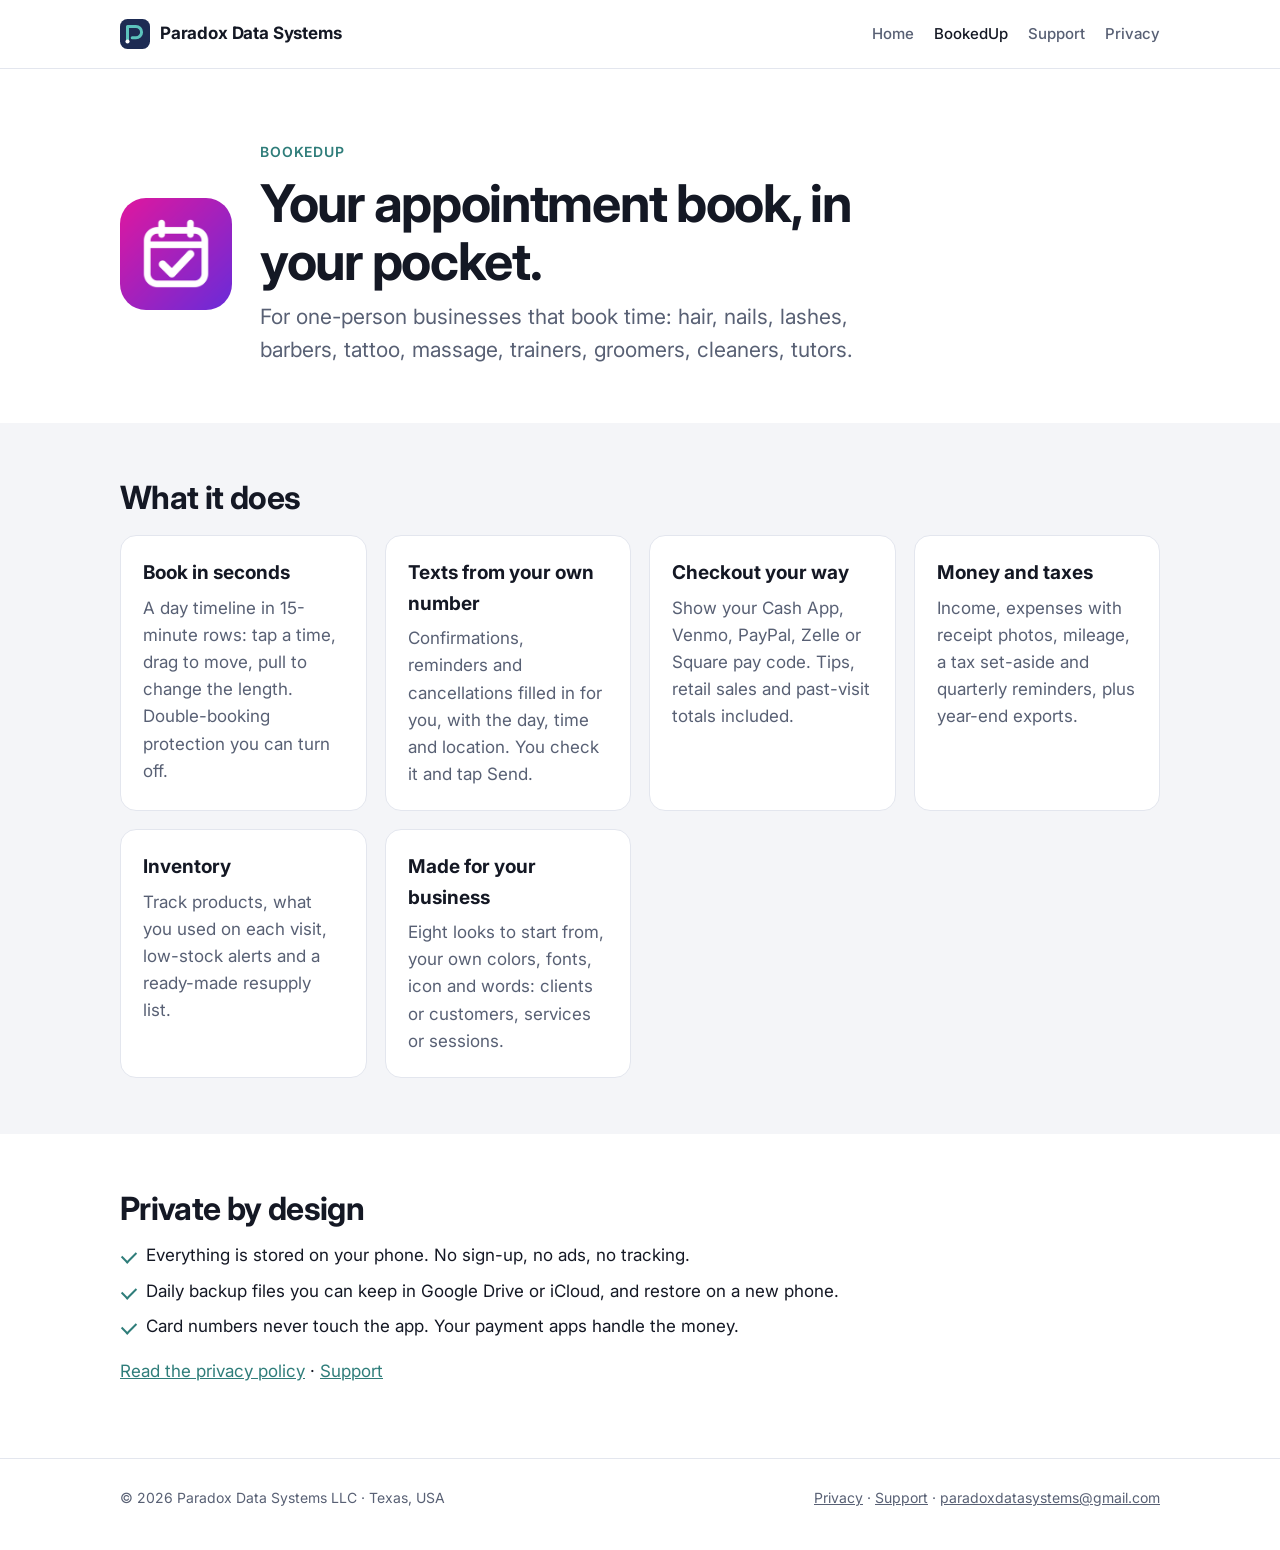
==== bookedup/index.html @ bbe6dcd3 "Paradox Data Systems website: home, BookedUp, support, privacy policy Co-Authored-By: Claude Opus 5." ====
<!doctype html>
<html lang="en">
<head>
<meta charset="utf-8">
<meta name="viewport" content="width=device-width, initial-scale=1">
<title>BookedUp by Paradox Data Systems</title>
<meta name="description" content="BookedUp: appointments, texts, checkout, money and inventory for one-person appointment businesses.">
<meta name="color-scheme" content="light dark">
<link rel="icon" href="../img/favicon.svg" type="image/svg+xml">
<link rel="preconnect" href="https://fonts.googleapis.com"><link rel="preconnect" href="https://fonts.gstatic.com" crossorigin>
<link href="https://fonts.googleapis.com/css2?family=Inter:wght@400;500;600;700&display=swap" rel="stylesheet">
<link rel="stylesheet" href="../style.css">
</head>
<body>
<header class="top"><div class="wrap">
  <a class="brand" href="../"><svg class="mark" viewBox="0 0 32 32" aria-hidden="true"><rect width="32" height="32" rx="8" fill="#1d2b53"/><path d="M8 24V8h9a6 6 0 0 1 0 12h-4" fill="none" stroke="#5cc3bd" stroke-width="3.2" stroke-linecap="round" stroke-linejoin="round"/><circle cx="8" cy="24" r="2.2" fill="#ffffff"/></svg><span>Paradox Data Systems</span></a>
  <nav class="nav" aria-label="Main"><a href="../">Home</a><a href="../bookedup/" aria-current="page">BookedUp</a><a href="../support/">Support</a><a href="../privacy/">Privacy</a></nav>
</div></header>
<main>

<div class="hero"><div class="wrap app-hero">
  <img src="../img/bookedup-icon.png" alt="BookedUp app icon" width="112" height="112" style="border-radius:26px">
  <div>
    <p class="eyebrow">BookedUp</p>
    <h1 style="margin-bottom:10px">Your appointment book, in your pocket.</h1>
    <p class="lead" style="margin:0">For one-person businesses that book time: hair, nails, lashes, barbers, tattoo, massage, trainers, groomers, cleaners, tutors.</p>
  </div>
</div></div>

<section class="soft"><div class="wrap">
  <h2>What it does</h2>
  <div class="grid" style="margin-top:18px">
    <div class="card"><h3>Book in seconds</h3><p>A day timeline in 15-minute rows: tap a time, drag to move, pull to change the length. Double-booking protection you can turn off.</p></div>
    <div class="card"><h3>Texts from your own number</h3><p>Confirmations, reminders and cancellations filled in for you, with the day, time and location. You check it and tap Send.</p></div>
    <div class="card"><h3>Checkout your way</h3><p>Show your Cash App, Venmo, PayPal, Zelle or Square pay code. Tips, retail sales and past-visit totals included.</p></div>
    <div class="card"><h3>Money and taxes</h3><p>Income, expenses with receipt photos, mileage, a tax set-aside and quarterly reminders, plus year-end exports.</p></div>
    <div class="card"><h3>Inventory</h3><p>Track products, what you used on each visit, low-stock alerts and a ready-made resupply list.</p></div>
    <div class="card"><h3>Made for your business</h3><p>Eight looks to start from, your own colors, fonts, icon and words: clients or customers, services or sessions.</p></div>
  </div>
</div></section>

<section><div class="wrap">
  <h2>Private by design</h2>
  <ul class="ticks">
    <li>Everything is stored on your phone. No sign-up, no ads, no tracking.</li>
    <li>Daily backup files you can keep in Google Drive or iCloud, and restore on a new phone.</li>
    <li>Card numbers never touch the app. Your payment apps handle the money.</li>
  </ul>
  <p style="margin-top:18px"><a href="../privacy/">Read the privacy policy</a> &middot; <a href="../support/">Support</a></p>
</div></section>

</main>
<footer><div class="wrap">
  <span>&copy; 2026 Paradox Data Systems LLC &middot; Texas, USA</span>
  <span><a href="../privacy/">Privacy</a> &middot; <a href="../support/">Support</a> &middot; <a href="mailto:paradoxdatasystems@gmail.com">paradoxdatasystems@gmail.com</a></span>
</div></footer>
</body>
</html>
---- style.css ----
:root {
  --bg: #ffffff;
  --bg-soft: #f4f5f8;
  --ink: #141824;
  --muted: #586074;
  --line: #e3e6ee;
  --brand: #1d2b53;
  --accent: #2f7d7a;
  --accent-ink: #ffffff;
  --pink: #c2049a;
  --radius: 16px;
  --max: 1080px;
}
@media (prefers-color-scheme: dark) {
  :root {
    --bg: #0f121a;
    --bg-soft: #171b26;
    --ink: #eef0f5;
    --muted: #a6adbf;
    --line: #262b39;
    --brand: #c9d3f2;
    --accent: #5cc3bd;
    --accent-ink: #0f121a;
    --pink: #f07ad4;
  }
}
* { box-sizing: border-box; }
html { -webkit-text-size-adjust: 100%; }
body {
  margin: 0; background: var(--bg); color: var(--ink);
  font: 17px/1.6 "Inter", system-ui, -apple-system, "Segoe UI", Roboto, sans-serif;
}
a { color: var(--accent); }
a:hover { text-decoration-thickness: 2px; }
img { max-width: 100%; display: block; }
.wrap { max-width: var(--max); margin: 0 auto; padding: 0 20px; }

/* header */
.top { border-bottom: 1px solid var(--line); }
.top .wrap { display: flex; align-items: center; justify-content: space-between; gap: 16px; min-height: 68px; flex-wrap: wrap; }
.brand { display: flex; align-items: center; gap: 10px; color: var(--ink); text-decoration: none; font-weight: 700; letter-spacing: -0.01em; }
.mark { width: 30px; height: 30px; flex: none; }
.nav { display: flex; gap: 20px; flex-wrap: wrap; }
.nav a { color: var(--muted); text-decoration: none; font-weight: 500; font-size: 15px; }
.nav a:hover, .nav a[aria-current="page"] { color: var(--ink); }

/* hero */
.hero { padding: 72px 0 56px; }
.eyebrow { color: var(--accent); font-weight: 600; font-size: 14px; letter-spacing: 0.06em; text-transform: uppercase; margin: 0 0 12px; }
h1 { font-size: clamp(32px, 5vw, 52px); line-height: 1.1; letter-spacing: -0.025em; margin: 0 0 18px; max-width: 18ch; }
.lead { font-size: clamp(18px, 2.2vw, 21px); color: var(--muted); max-width: 46ch; margin: 0 0 28px; }
h2 { font-size: clamp(24px, 3vw, 32px); letter-spacing: -0.02em; line-height: 1.2; margin: 0 0 12px; }
h3 { font-size: 19px; margin: 0 0 6px; }
.btn {
  display: inline-block; padding: 12px 20px; border-radius: 999px; background: var(--accent); color: var(--accent-ink);
  text-decoration: none; font-weight: 600;
}
.btn.ghost { background: transparent; color: var(--ink); border: 1px solid var(--line); }
.btns { display: flex; gap: 12px; flex-wrap: wrap; }

/* sections */
section { padding: 56px 0; }
.soft { background: var(--bg-soft); }
.grid { display: grid; gap: 18px; grid-template-columns: repeat(auto-fit, minmax(240px, 1fr)); }
.card { background: var(--bg); border: 1px solid var(--line); border-radius: var(--radius); padding: 22px; }
.soft .card { background: var(--bg); }
.card p { margin: 0; color: var(--muted); }
.product { display: grid; grid-template-columns: auto 1fr; gap: 20px; align-items: start; }
.product img { width: 84px; height: 84px; border-radius: 20px; }
.tag { display: inline-block; font-size: 13px; font-weight: 600; padding: 2px 10px; border-radius: 999px; background: var(--bg-soft); color: var(--muted); border: 1px solid var(--line); }
.tag.live { color: var(--pink); }
ul.ticks { padding: 0; margin: 14px 0 0; list-style: none; display: grid; gap: 8px; }
ul.ticks li { padding-left: 26px; position: relative; color: var(--ink); }
ul.ticks li::before { content: ""; position: absolute; left: 2px; top: 9px; width: 12px; height: 7px; border-left: 2.5px solid var(--accent); border-bottom: 2.5px solid var(--accent); transform: rotate(-45deg); }

/* long text pages */
.doc { max-width: 760px; padding: 48px 20px 72px; margin: 0 auto; }
.doc h1 { font-size: clamp(30px, 4vw, 40px); }
.doc h2 { font-size: 22px; margin-top: 34px; }
.doc .muted { color: var(--muted); }
details { border: 1px solid var(--line); border-radius: 12px; padding: 14px 18px; margin: 10px 0; background: var(--bg); }
summary { cursor: pointer; font-weight: 600; }
details p { color: var(--muted); margin: 10px 0 0; }

/* footer */
footer { border-top: 1px solid var(--line); padding: 28px 0 40px; color: var(--muted); font-size: 14px; }
footer .wrap { display: flex; justify-content: space-between; gap: 16px; flex-wrap: wrap; }
footer a { color: var(--muted); }

@media (max-width: 560px) {
  .hero { padding: 48px 0 36px; }
  section { padding: 40px 0; }
  .product { grid-template-columns: 1fr; }
}

.app-hero { display: grid; gap: 28px; grid-template-columns: auto 1fr; align-items: center; }
@media (max-width: 560px) {
  .app-hero { grid-template-columns: 1fr; gap: 18px; }
  .app-hero img { width: 84px; height: 84px; border-radius: 20px !important; }
}
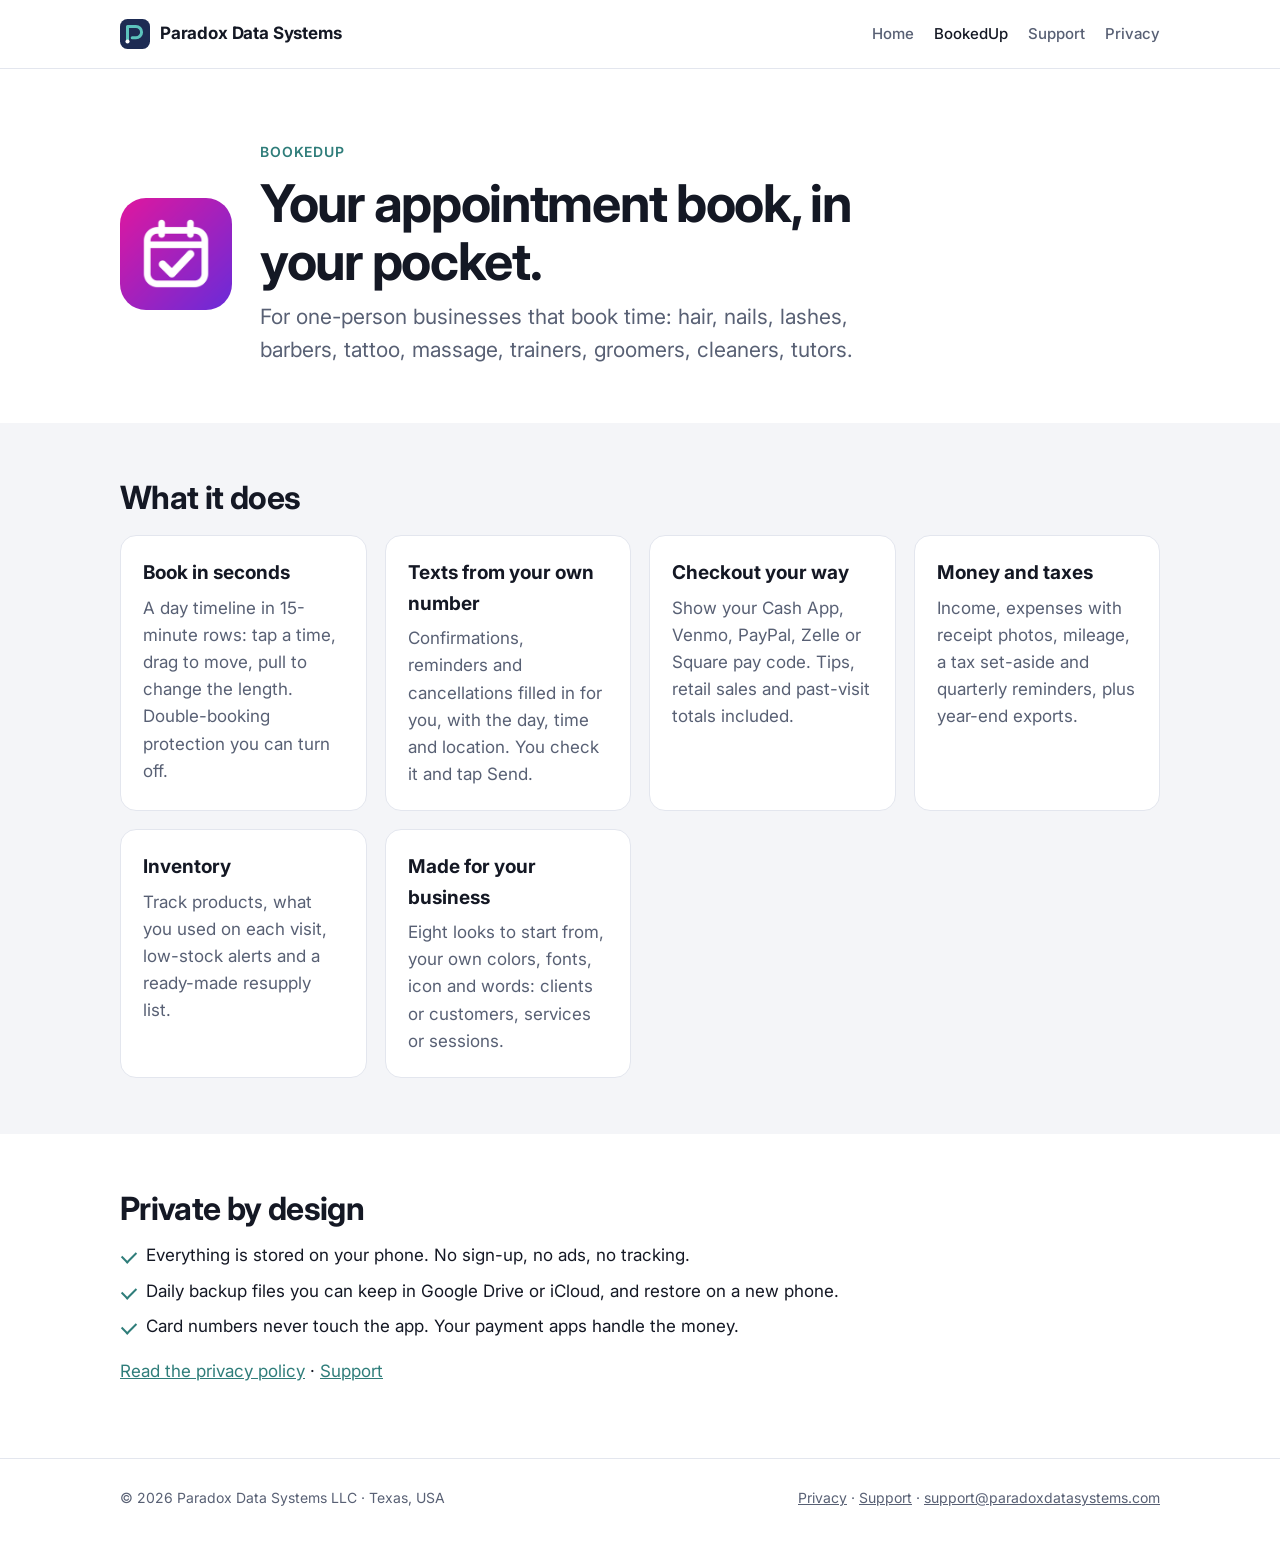
==== commit 423823a3: "Use support@ and billing@ paradoxdatasystems.com addresses Co-Authored-By: Claude Opus 5.5 <noreply@" ====
--- a/bookedup/index.html
+++ b/bookedup/index.html
@@ -52,7 +52,7 @@
 </main>
 <footer><div class="wrap">
   <span>&copy; 2026 Paradox Data Systems LLC &middot; Texas, USA</span>
-  <span><a href="../privacy/">Privacy</a> &middot; <a href="../support/">Support</a> &middot; <a href="mailto:paradoxdatasystems@gmail.com">paradoxdatasystems@gmail.com</a></span>
+  <span><a href="../privacy/">Privacy</a> &middot; <a href="../support/">Support</a> &middot; <a href="mailto:support@paradoxdatasystems.com">support@paradoxdatasystems.com</a></span>
 </div></footer>
 </body>
 </html>
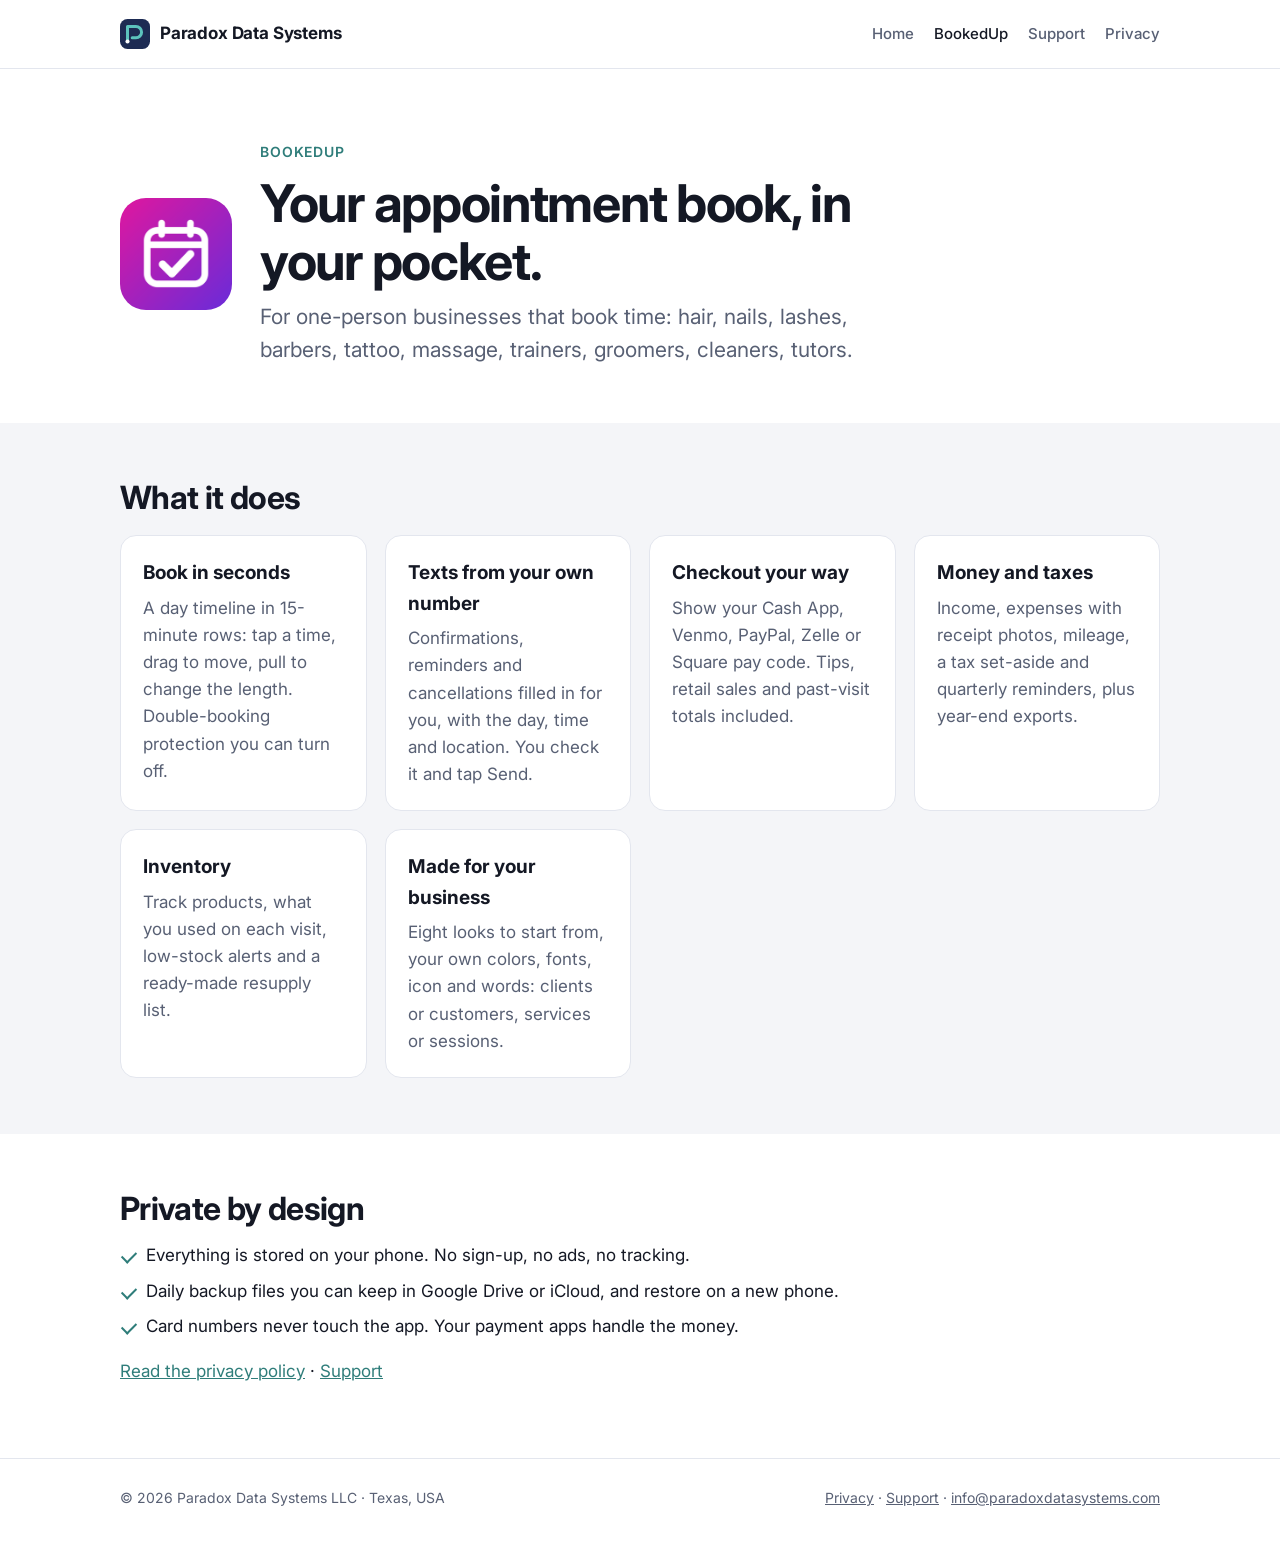
==== commit 3f3c0f16: "Contact addresses: info, support, bugs, suggestions, billing Co-Authored-By: Claude Opus 5.5 <norepl" ====
--- a/bookedup/index.html
+++ b/bookedup/index.html
@@ -52,7 +52,7 @@
 </main>
 <footer><div class="wrap">
   <span>&copy; 2026 Paradox Data Systems LLC &middot; Texas, USA</span>
-  <span><a href="../privacy/">Privacy</a> &middot; <a href="../support/">Support</a> &middot; <a href="mailto:support@paradoxdatasystems.com">support@paradoxdatasystems.com</a></span>
+  <span><a href="../privacy/">Privacy</a> &middot; <a href="../support/">Support</a> &middot; <a href="mailto:info@paradoxdatasystems.com">info@paradoxdatasystems.com</a></span>
 </div></footer>
 </body>
 </html>
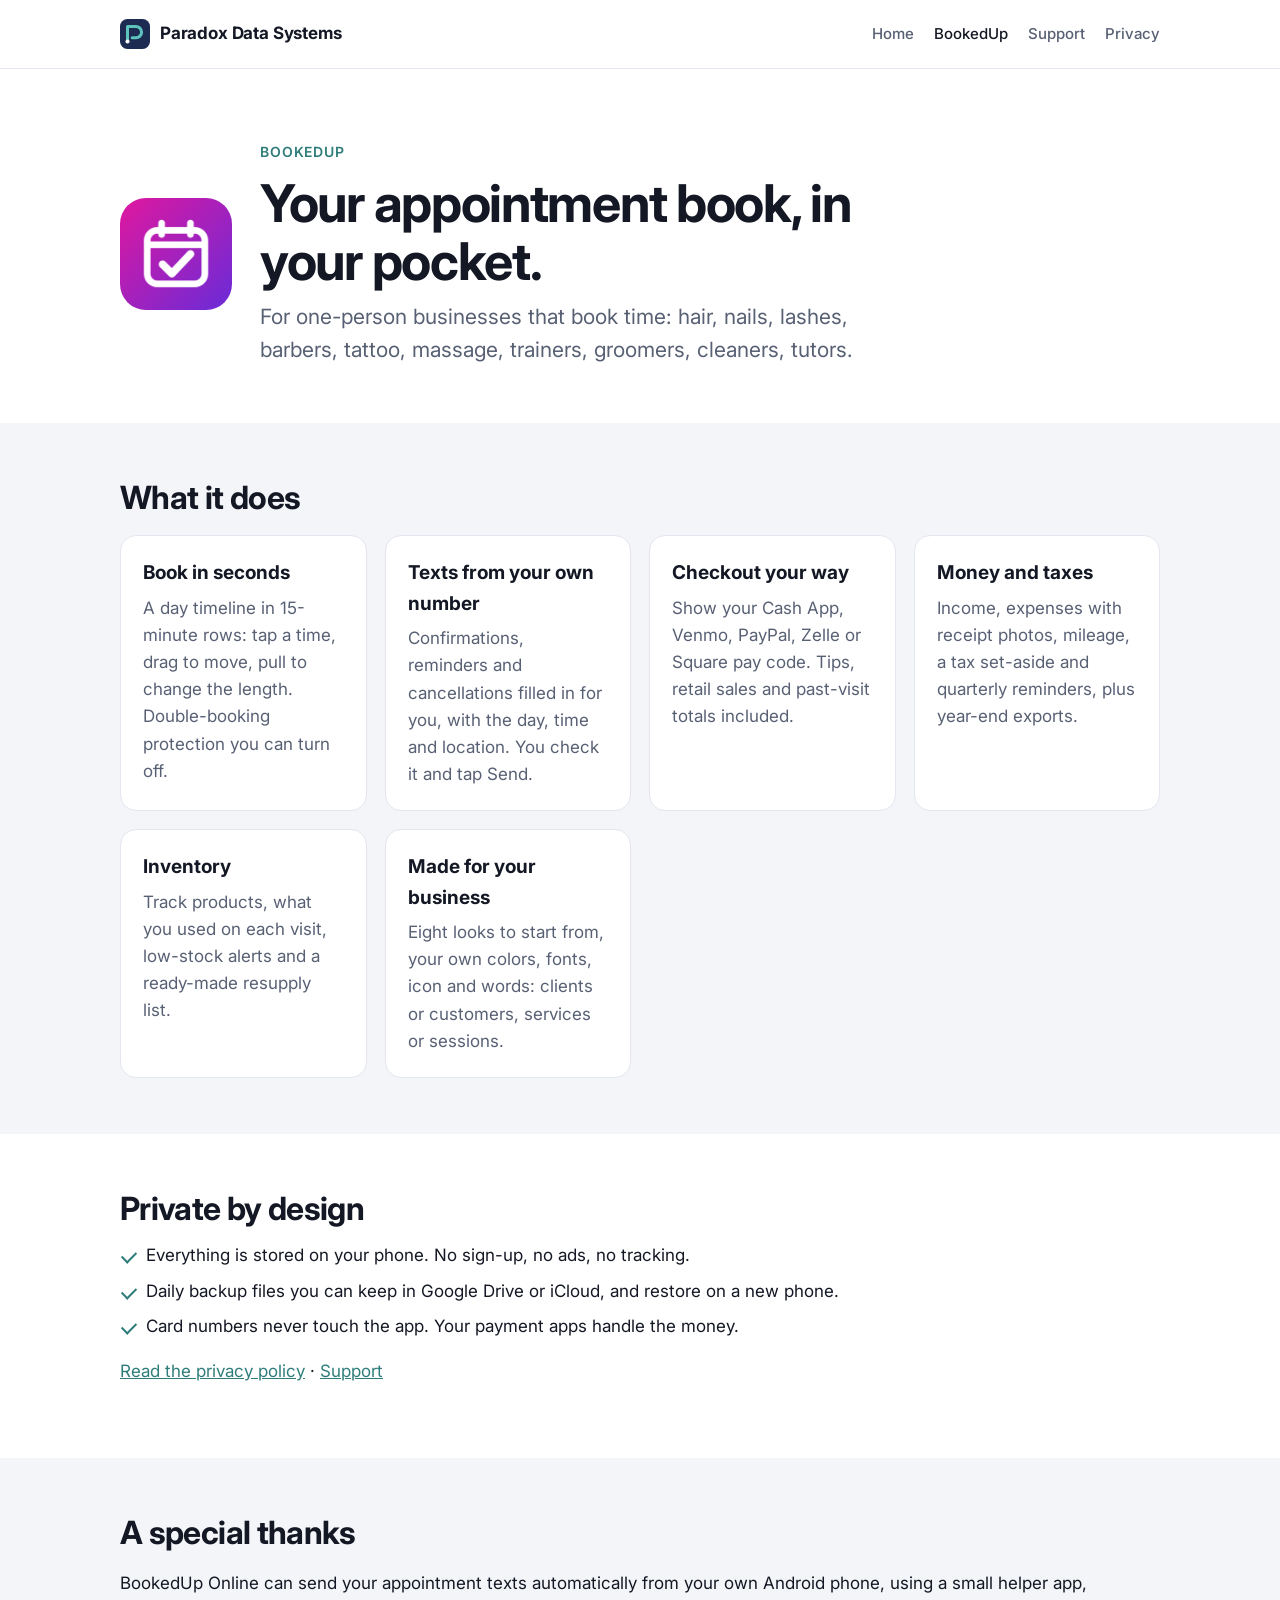
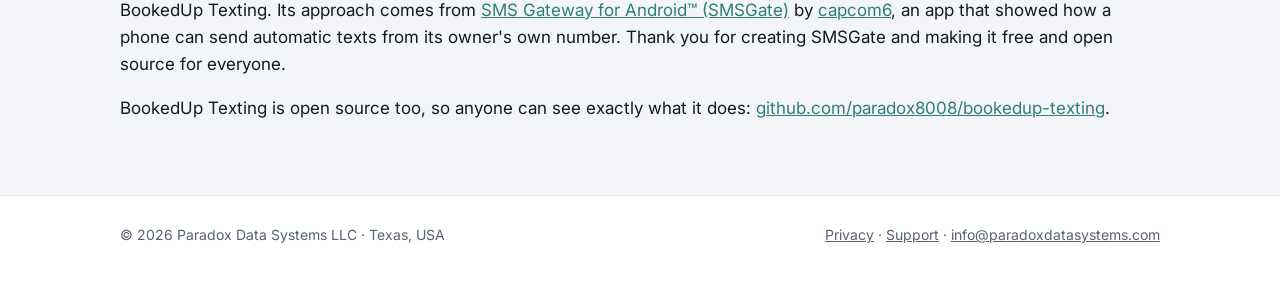
==== commit 5a3c6717: "BookedUp page: a special thanks to SMSGate's creator, and a link to BookedUp Texting's open-source c" ====
--- a/bookedup/index.html
+++ b/bookedup/index.html
@@ -49,6 +49,12 @@
   <p style="margin-top:18px"><a href="../privacy/">Read the privacy policy</a> &middot; <a href="../support/">Support</a></p>
 </div></section>
 
+<section class="soft"><div class="wrap">
+  <h2>A special thanks</h2>
+  <p>BookedUp Online can send your appointment texts automatically from your own Android phone, using a small helper app, BookedUp Texting. Its approach comes from <a href="https://sms-gate.app">SMS Gateway for Android&trade; (SMSGate)</a> by <a href="https://github.com/capcom6">capcom6</a>, an app that showed how a phone can send automatic texts from its owner's own number. Thank you for creating SMSGate and making it free and open source for everyone.</p>
+  <p>BookedUp Texting is open source too, so anyone can see exactly what it does: <a href="https://github.com/paradox8008/bookedup-texting">github.com/paradox8008/bookedup-texting</a>.</p>
+</div></section>
+
 </main>
 <footer><div class="wrap">
   <span>&copy; 2026 Paradox Data Systems LLC &middot; Texas, USA</span>
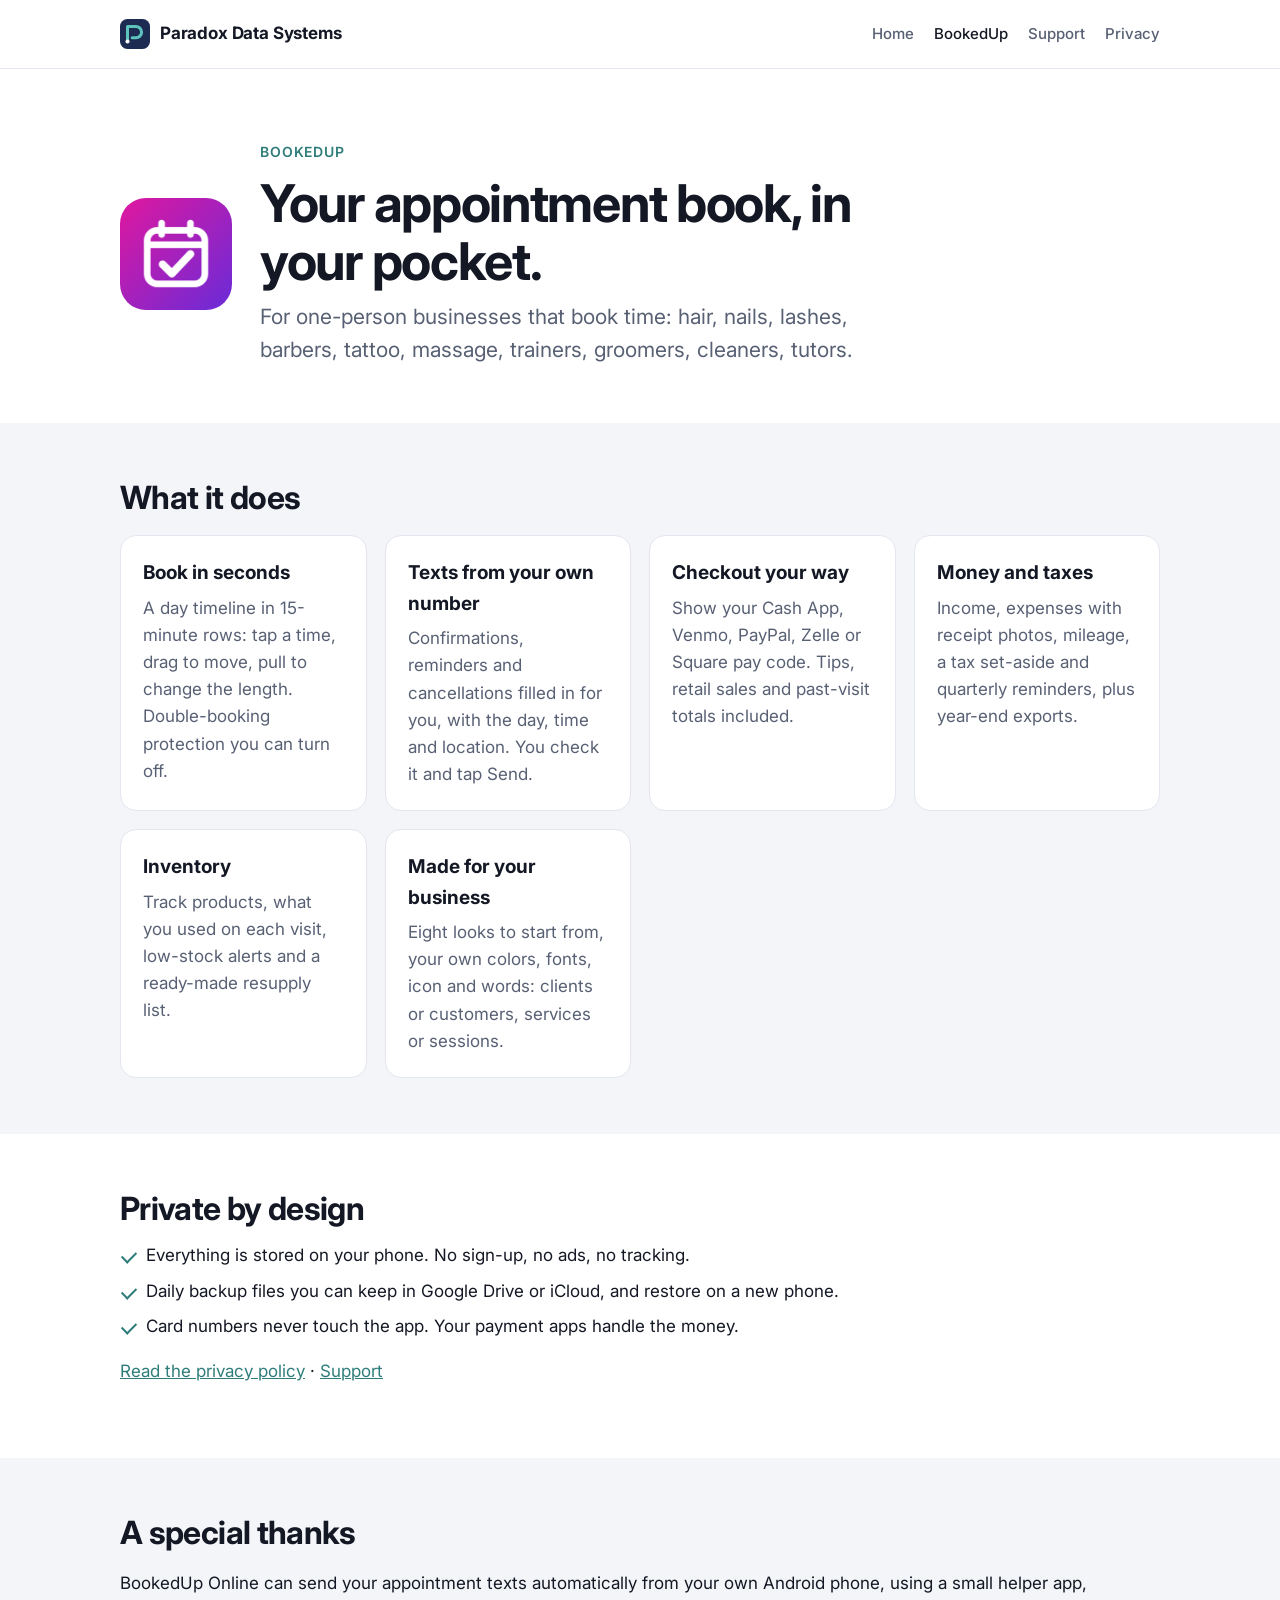
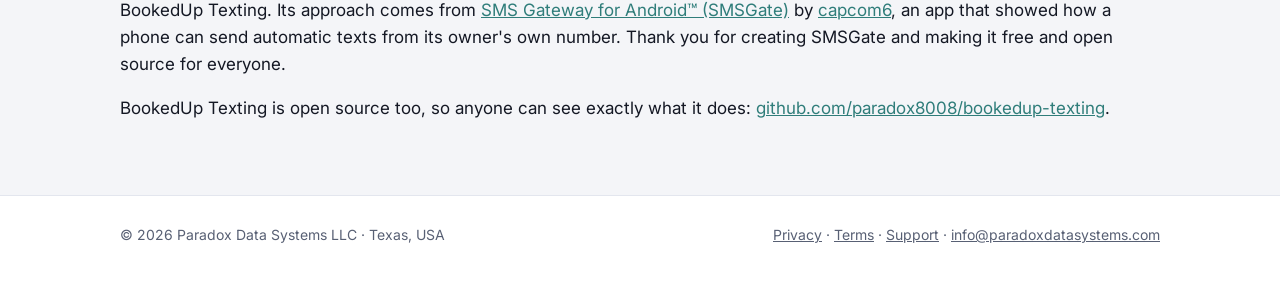
==== commit 3dca94f7: "Privacy policy covers BookedUp Online and texting; new Terms page with SMS terms; booking opt-in scr" ====
--- a/bookedup/index.html
+++ b/bookedup/index.html
@@ -58,7 +58,7 @@
 </main>
 <footer><div class="wrap">
   <span>&copy; 2026 Paradox Data Systems LLC &middot; Texas, USA</span>
-  <span><a href="../privacy/">Privacy</a> &middot; <a href="../support/">Support</a> &middot; <a href="mailto:info@paradoxdatasystems.com">info@paradoxdatasystems.com</a></span>
+  <span><a href="../privacy/">Privacy</a> &middot; <a href="../terms/">Terms</a> &middot; <a href="../support/">Support</a> &middot; <a href="mailto:info@paradoxdatasystems.com">info@paradoxdatasystems.com</a></span>
 </div></footer>
 </body>
 </html>
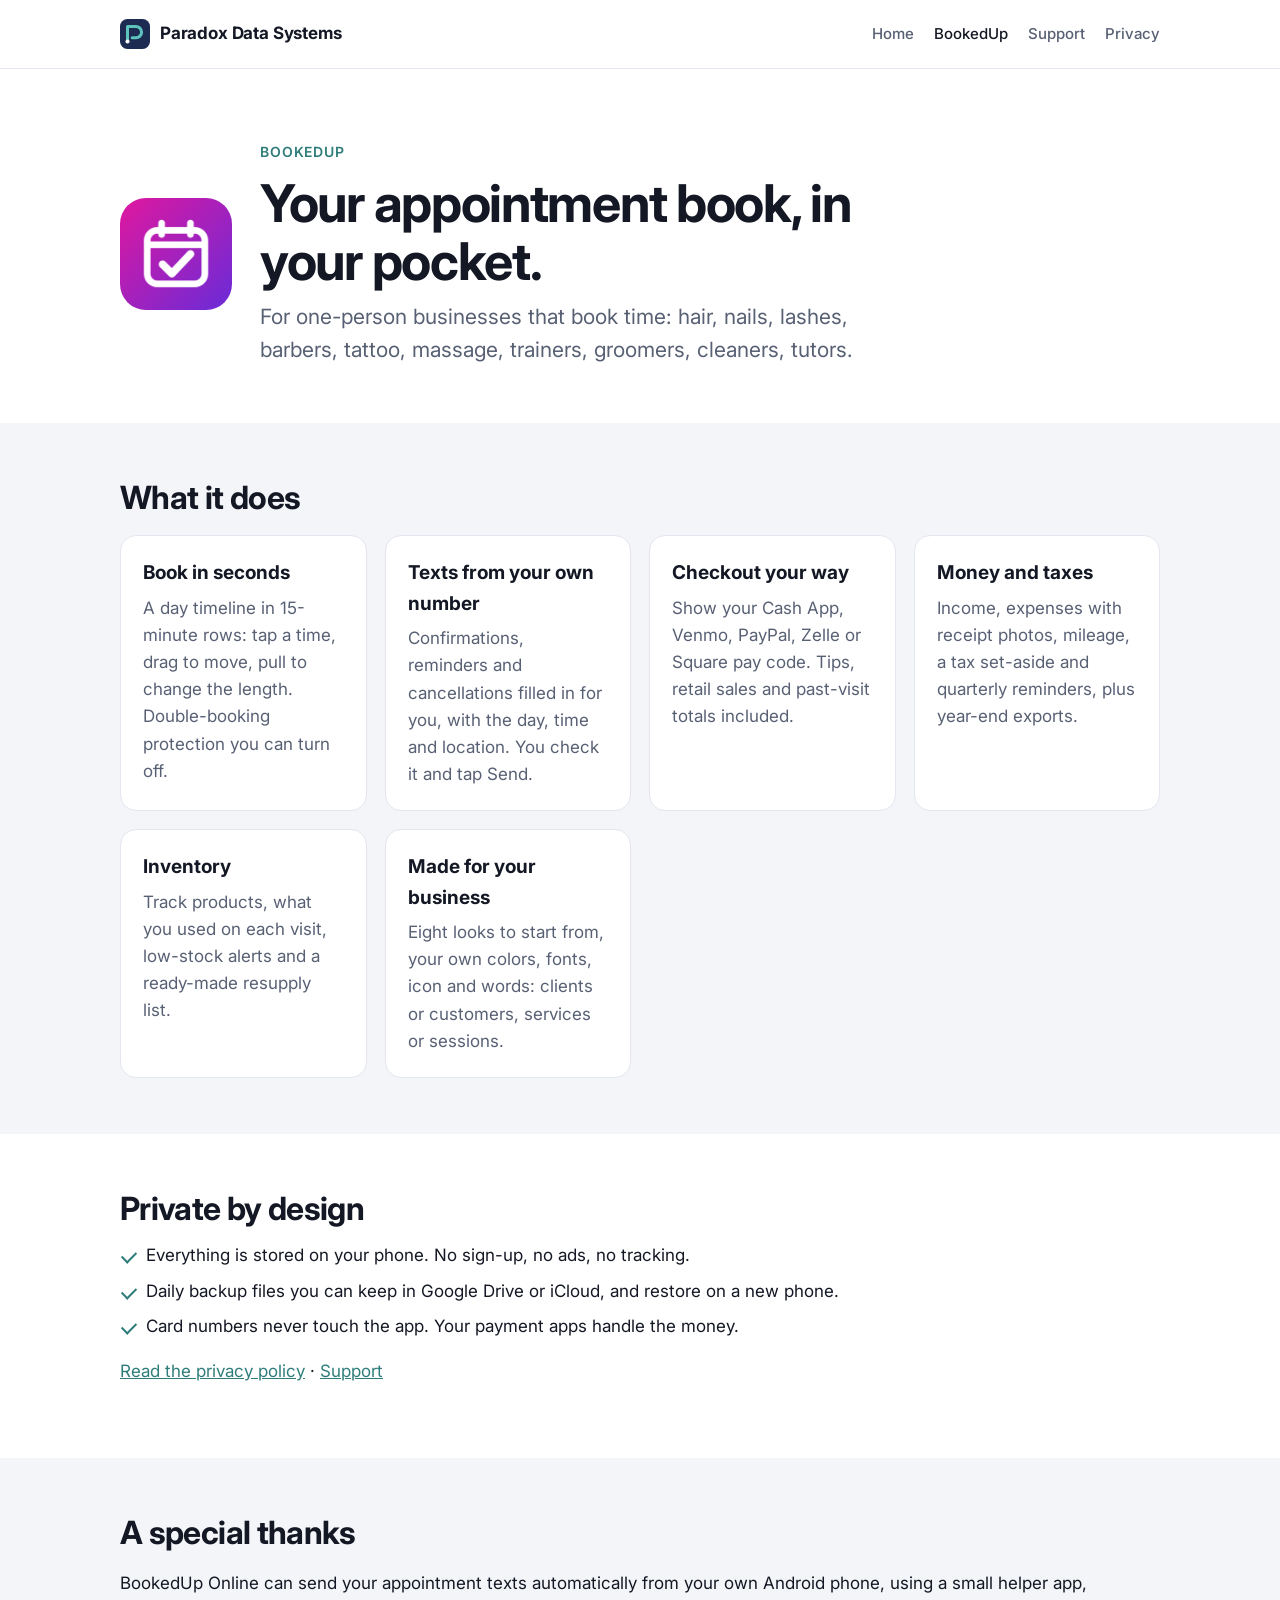
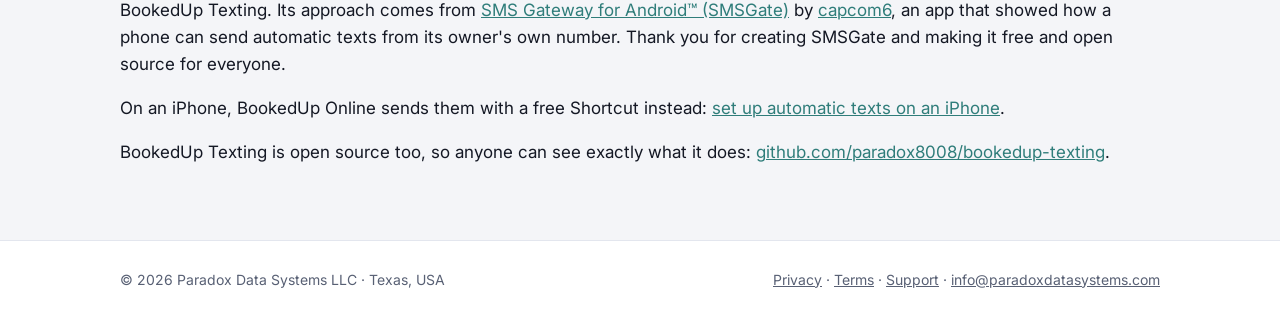
==== commit 36801a42: "BookedUp: iPhone automatic texts setup page with the Add BookedUp Texts Shortcut link; linked from B" ====
--- a/bookedup/index.html
+++ b/bookedup/index.html
@@ -52,6 +52,7 @@
 <section class="soft"><div class="wrap">
   <h2>A special thanks</h2>
   <p>BookedUp Online can send your appointment texts automatically from your own Android phone, using a small helper app, BookedUp Texting. Its approach comes from <a href="https://sms-gate.app">SMS Gateway for Android&trade; (SMSGate)</a> by <a href="https://github.com/capcom6">capcom6</a>, an app that showed how a phone can send automatic texts from its owner's own number. Thank you for creating SMSGate and making it free and open source for everyone.</p>
+  <p>On an iPhone, BookedUp Online sends them with a free Shortcut instead: <a href="iphone-texts/">set up automatic texts on an iPhone</a>.</p>
   <p>BookedUp Texting is open source too, so anyone can see exactly what it does: <a href="https://github.com/paradox8008/bookedup-texting">github.com/paradox8008/bookedup-texting</a>.</p>
 </div></section>
 
--- a/style.css
+++ b/style.css
@@ -78,6 +78,11 @@
 .doc h1 { font-size: clamp(30px, 4vw, 40px); }
 .doc h2 { font-size: 22px; margin-top: 34px; }
 .doc .muted { color: var(--muted); }
+ol.steps { list-style: none; counter-reset: step; padding: 0; margin: 28px 0 0; }
+ol.steps > li { counter-increment: step; position: relative; padding: 0 0 6px 52px; }
+ol.steps > li::before { content: counter(step); position: absolute; left: 0; top: 2px; width: 34px; height: 34px; border-radius: 50%;
+  background: var(--accent); color: var(--accent-ink); font-weight: 700; display: grid; place-items: center; }
+ol.steps h2 { margin-top: 8px; font-size: 20px; }
 details { border: 1px solid var(--line); border-radius: 12px; padding: 14px 18px; margin: 10px 0; background: var(--bg); }
 summary { cursor: pointer; font-weight: 600; }
 details p { color: var(--muted); margin: 10px 0 0; }
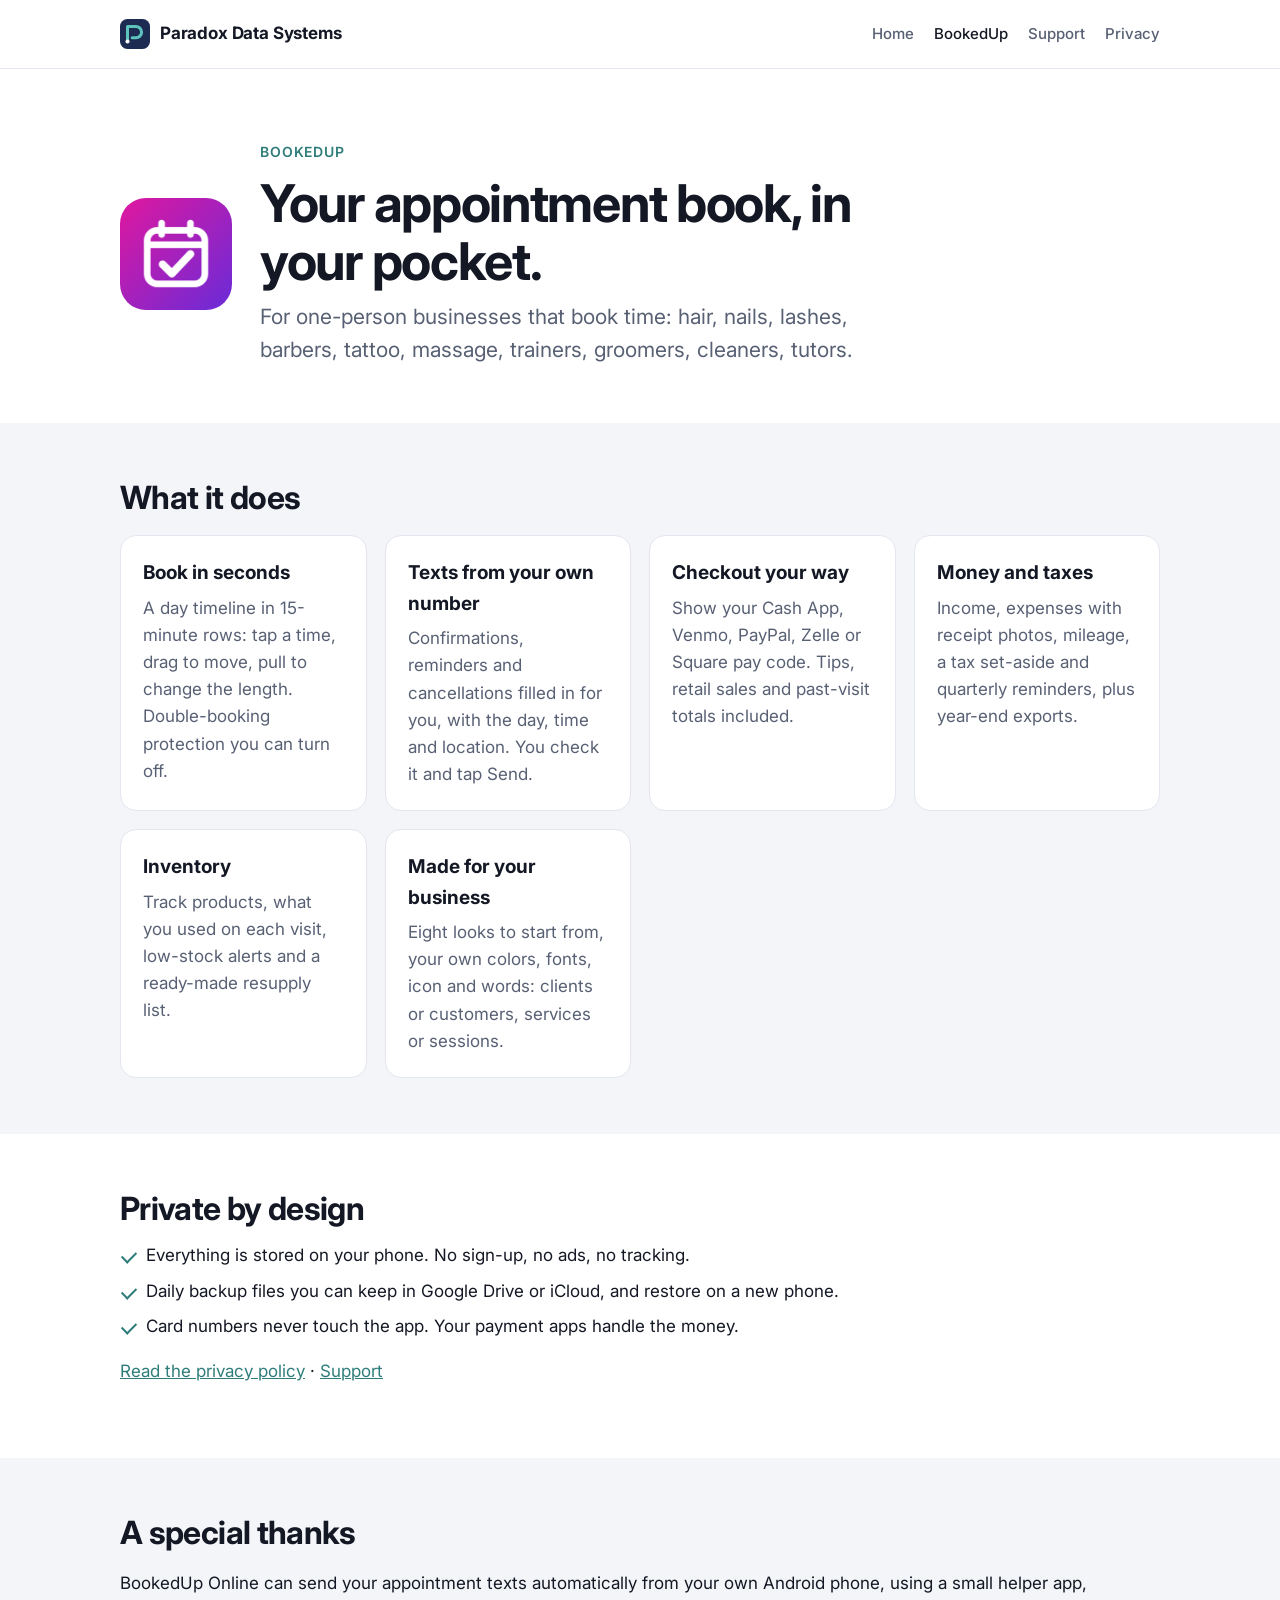
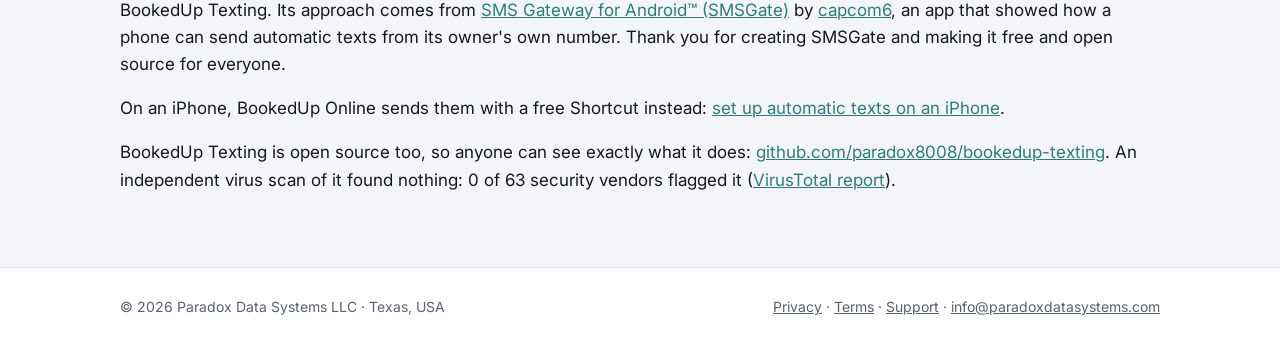
==== commit 15be374f: "BookedUp page: link the BookedUp Texting VirusTotal report Co-Authored-By: Claude Opus 5.5 <noreply@" ====
--- a/bookedup/index.html
+++ b/bookedup/index.html
@@ -53,7 +53,7 @@
   <h2>A special thanks</h2>
   <p>BookedUp Online can send your appointment texts automatically from your own Android phone, using a small helper app, BookedUp Texting. Its approach comes from <a href="https://sms-gate.app">SMS Gateway for Android&trade; (SMSGate)</a> by <a href="https://github.com/capcom6">capcom6</a>, an app that showed how a phone can send automatic texts from its owner's own number. Thank you for creating SMSGate and making it free and open source for everyone.</p>
   <p>On an iPhone, BookedUp Online sends them with a free Shortcut instead: <a href="iphone-texts/">set up automatic texts on an iPhone</a>.</p>
-  <p>BookedUp Texting is open source too, so anyone can see exactly what it does: <a href="https://github.com/paradox8008/bookedup-texting">github.com/paradox8008/bookedup-texting</a>.</p>
+  <p>BookedUp Texting is open source too, so anyone can see exactly what it does: <a href="https://github.com/paradox8008/bookedup-texting">github.com/paradox8008/bookedup-texting</a>. An independent virus scan of it found nothing: 0 of 63 security vendors flagged it (<a href="https://www.virustotal.com/gui/file/59bee5a8852191fafc49106bba1d7608e408feddc92a29aa963ddacdf9739ad3">VirusTotal report</a>).</p>
 </div></section>
 
 </main>
